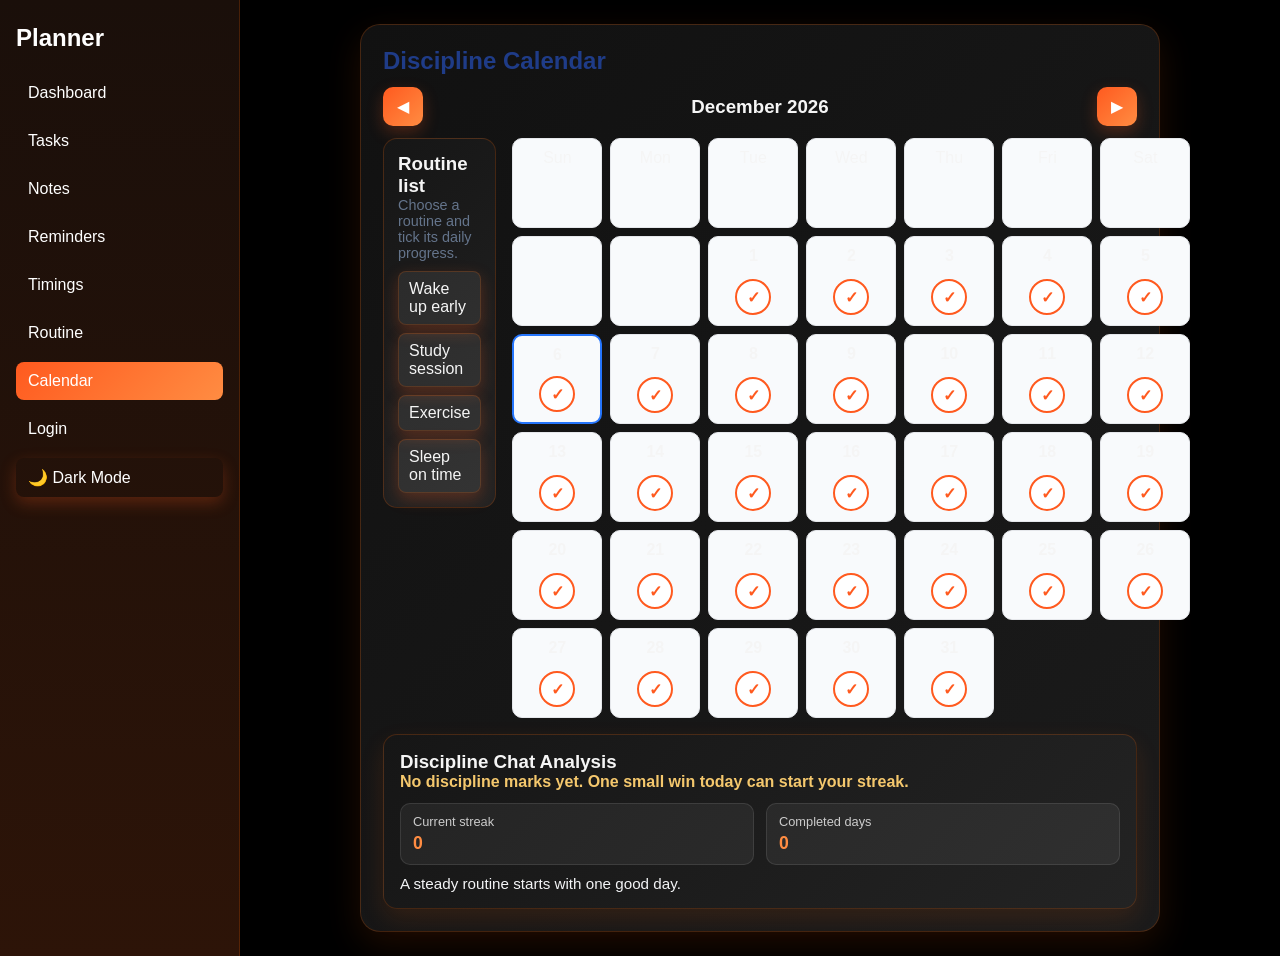
==== calendar.html @ 86462a60 "Initial commit for GitHub Pages" ====
<!DOCTYPE html>
<html lang="en">
<head>
    <meta charset="UTF-8">
    <meta name="viewport" content="width=device-width, initial-scale=1.0">
    <title>Calendar - Smart Planner</title>
    <link rel="stylesheet" href="style.css">
</head>
<body>
    <div class="app-shell">
        <aside class="sidebar">
            <h2>Planner</h2>
            <a href="index.html">Dashboard</a>
            <a href="tasks.html">Tasks</a>
            <a href="notes.html">Notes</a>
            <a href="reminders.html">Reminders</a>
            <a href="timings.html">Timings</a>
            <a href="routine.html">Routine</a>
            <a href="calendar.html" class="active">Calendar</a>
            <a href="login.html">Login</a>
            <button id="theme-toggle">🌙 Dark Mode</button>
        </aside>

        <main class="main-content">
            <section class="card page-card">
                <h2>Discipline Calendar</h2>
                <div class="calendar-toolbar">
                    <button id="prev-month">◀</button>
                    <h3 id="calendar-month">Month</h3>
                    <button id="next-month">▶</button>
                </div>
                <div class="calendar-layout">
                    <aside class="discipline-panel">
                        <h3>Routine list</h3>
                        <p class="panel-help">Choose a routine and tick its daily progress.</p>
                        <ul id="discipline-routines"></ul>
                    </aside>
                    <div class="calendar-section">
                        <div id="calendar" class="calendar-grid"></div>
                    </div>
                </div>

                <div class="analysis-card">
                    <h3>Discipline Chat Analysis</h3>
                    <p id="analysis-summary" class="analysis-summary">Your discipline is being tracked live.</p>
                    <div class="analysis-stats">
                        <div class="analysis-chip">
                            <span>Current streak</span>
                            <strong id="analysis-streak">0</strong>
                        </div>
                        <div class="analysis-chip">
                            <span>Completed days</span>
                            <strong id="analysis-total">0</strong>
                        </div>
                    </div>
                    <div id="analysis-message" class="analysis-message">Start with one small win and build momentum.</div>
                </div>
            </section>
        </main>
    </div>

    <script src="calendar.js"></script>
</body>
</html>
---- style.css ----
* {
    margin: 0;
    padding: 0;
    box-sizing: border-box;
}

body {
    font-family: 'Segoe UI', Arial, sans-serif;
    background: #000000;
    color: #222;
    min-height: 100vh;
}

body.dark {
    background: #000000;
    color: #f8fafc;
}

.container {
    max-width: 1200px;
    margin: 0 auto;
    padding: 24px;
}

.hero {
    text-align: center;
    margin-bottom: 24px;
    color: white;
}

.hero h1 {
    font-size: 2.2rem;
    margin-bottom: 8px;
}

.hero p {
    font-size: 1rem;
    opacity: 0.95;
}

.stats {
    display: grid;
    grid-template-columns: repeat(3, 1fr);
    gap: 16px;
    margin-bottom: 24px;
}

.stat-card {
    background: linear-gradient(135deg, #1f1f1f, #2a2a2a);
    color: #fff;
    padding: 18px;
    border-radius: 16px;
    text-align: center;
    box-shadow: 0 10px 30px rgba(255, 102, 0, 0.15);
    border: 1px solid rgba(255, 102, 0, 0.25);
}

.stat-card strong {
    display: block;
    font-size: 1.4rem;
    color: #2575fc;
}

.grid {
    display: grid;
    grid-template-columns: repeat(2, 1fr);
    gap: 20px;
}

.card {
    background: linear-gradient(135deg, #111111, #1b1b1b);
    color: #f5f5f5;
    border-radius: 20px;
    padding: 22px;
    box-shadow: 0 12px 35px rgba(255, 102, 0, 0.12);
    border: 1px solid rgba(255, 102, 0, 0.2);
}

.card h2 {
    margin-bottom: 12px;
    color: #1f3c88;
}

.dashboard-card {
    display: flex;
    flex-direction: column;
    gap: 10px;
}

.card-link {
    display: inline-block;
    margin-top: 6px;
    color: #2575fc;
    font-weight: bold;
    text-decoration: none;
}

.row,
.small-form {
    display: flex;
    gap: 10px;
    margin-bottom: 12px;
    flex-wrap: wrap;
}

input,
textarea,
button {
    font: inherit;
}

input,
textarea {
    flex: 1;
    min-width: 150px;
    padding: 10px;
    border: 1px solid #ccc;
    border-radius: 8px;
}

textarea {
    min-height: 90px;
    resize: vertical;
}

button {
    padding: 10px 14px;
    border: none;
    border-radius: 10px;
    cursor: pointer;
    background: linear-gradient(135deg, #ff5a1f, #ff8c42);
    color: white;
    transition: 0.2s;
    box-shadow: 0 6px 16px rgba(255, 90, 31, 0.25);
}

button:hover {
    transform: translateY(-1px);
    box-shadow: 0 8px 20px rgba(255, 90, 31, 0.3);
}

ul {
    list-style: none;
}

li {
    display: flex;
    justify-content: space-between;
    align-items: center;
    background: #f7f9fc;
    border-radius: 8px;
    padding: 10px;
    margin-bottom: 8px;
}

.task-item.checked,
.reminder-item.done,
.timing-item.done {
    background: #e7f7ea;
    text-decoration: line-through;
    color: #4b7b4b;
}

.small-btn {
    padding: 6px 10px;
    font-size: 0.9rem;
    margin-left: 6px;
}

.delete-btn {
    background: #e74c3c;
}

.delete-btn:hover {
    background: #c0392b;
}

.routine-table {
    width: 100%;
    border-collapse: collapse;
    overflow: hidden;
    border-radius: 12px;
}

.routine-table th,
.routine-table td {
    padding: 12px 10px;
    border: 1px solid #e5e7eb;
    text-align: left;
}

.routine-table th {
    background: #eef2ff;
    color: #4338ca;
}

.routine-table tr:nth-child(even) {
    background: #f8fafc;
}

.routine-table input[type="checkbox"] {
    width: 18px;
    height: 18px;
    accent-color: #2575fc;
}

.routine-table .done-row {
    background: #ecfdf3;
    color: #166534;
}

.progress-bar {
    width: 100%;
    height: 10px;
    background: #eaeaea;
    border-radius: 999px;
    overflow: hidden;
    margin-top: 10px;
}

#progress-fill {
    height: 100%;
    width: 0%;
    background: linear-gradient(90deg, #6a11cb, #2575fc);
    transition: width 0.3s ease;
}

#notes-status {
    margin-top: 8px;
    color: #4b7b4b;
    font-size: 0.9rem;
}

.nav-links {
    display: flex;
    flex-wrap: wrap;
    gap: 10px;
    margin-bottom: 24px;
}

.nav-links a {
    text-decoration: none;
    color: white;
    background: linear-gradient(135deg, #2a1a10, #4a2110);
    padding: 8px 12px;
    border-radius: 999px;
}

.nav-links a.active {
    background: linear-gradient(135deg, #ff5a1f, #ff8c42);
    color: white;
}

.page-card {
    max-width: 800px;
    margin: 0 auto;
}

.app-shell {
    display: flex;
    min-height: 100vh;
}

.sidebar {
    width: 240px;
    background: linear-gradient(180deg, #1a0f0a, #2d1408);
    color: white;
    padding: 24px 16px;
    display: flex;
    flex-direction: column;
    gap: 10px;
    border-right: 1px solid rgba(255, 102, 0, 0.2);
}

.sidebar h2 {
    margin-bottom: 12px;
}

.sidebar a,
.sidebar button {
    text-decoration: none;
    color: white;
    background: transparent;
    border: none;
    text-align: left;
    padding: 10px 12px;
    border-radius: 8px;
    cursor: pointer;
}

.sidebar a.active,
.sidebar a:hover,
.sidebar button:hover {
    background: linear-gradient(135deg, #ff5a1f, #ff8c42);
    color: white;
}

.main-content {
    flex: 1;
    padding: 24px;
}

.dashboard-grid {
    display: grid;
    grid-template-columns: repeat(2, 1fr);
    gap: 20px;
}

.login-page {
    min-height: 100vh;
    display: flex;
    justify-content: center;
    align-items: center;
    padding: 24px;
}

.login-card {
    background: white;
    padding: 30px;
    border-radius: 16px;
    width: 100%;
    max-width: 400px;
    box-shadow: 0 10px 25px rgba(0,0,0,0.18);
}

.login-card h1 {
    margin-bottom: 8px;
}

.login-card .hint {
    font-size: 0.9rem;
    color: #6b7280;
    margin-top: 10px;
}

.calendar-toolbar {
    display: flex;
    justify-content: space-between;
    align-items: center;
    margin-bottom: 12px;
}

.calendar-layout {
    display: flex;
    gap: 16px;
    align-items: flex-start;
}

.discipline-panel {
    width: 240px;
    padding: 14px;
    border-radius: 14px;
    background: linear-gradient(135deg, #161616, #232323);
    border: 1px solid rgba(255, 102, 0, 0.2);
    color: #f5f5f5;
}

.panel-help {
    font-size: 0.9rem;
    color: #64748b;
    margin-bottom: 10px;
}

#discipline-routines {
    list-style: none;
    display: flex;
    flex-direction: column;
    gap: 8px;
}

.discipline-item {
    width: 100%;
    text-align: left;
    padding: 8px 10px;
    border-radius: 8px;
    border: 1px solid rgba(255, 102, 0, 0.2);
    background: rgba(255, 255, 255, 0.08);
    color: #f5f5f5;
}

.discipline-item.active {
    background: #2575fc;
    color: white;
    border-color: #2575fc;
}

.calendar-section {
    flex: 1;
}

.analysis-card {
    margin-top: 16px;
    padding: 16px;
    border-radius: 14px;
    background: linear-gradient(135deg, #161616, #232323);
    border: 1px solid rgba(255, 102, 0, 0.2);
    box-shadow: 0 10px 24px rgba(255, 102, 0, 0.12);
}

.analysis-summary {
    margin-bottom: 12px;
    color: #f5c86d;
    font-weight: 600;
}

.analysis-stats {
    display: flex;
    gap: 12px;
    flex-wrap: wrap;
    margin-bottom: 10px;
}

.analysis-chip {
    flex: 1;
    min-width: 140px;
    padding: 10px 12px;
    border-radius: 10px;
    background: rgba(255, 255, 255, 0.06);
    border: 1px solid rgba(255, 255, 255, 0.1);
}

.analysis-chip span {
    display: block;
    font-size: 0.8rem;
    opacity: 0.8;
    margin-bottom: 4px;
}

.analysis-chip strong {
    font-size: 1.1rem;
    color: #ff8c42;
}

.analysis-message {
    color: #f3f4f6;
    font-size: 0.95rem;
}

.calendar-grid {
    display: grid;
    grid-template-columns: repeat(7, minmax(90px, 1fr));
    gap: 8px;
}

.day-name,
.calendar-cell {
    text-align: center;
    padding: 10px;
    border-radius: 10px;
    background: #f8fafc;
    min-height: 90px;
    display: flex;
    flex-direction: column;
    justify-content: space-between;
    border: 1px solid #e5e7eb;
}

.calendar-cell.today {
    border: 2px solid #2575fc;
}

.calendar-cell .day-number {
    font-weight: bold;
}

.day-toggle {
    border-radius: 999px;
    width: 36px;
    height: 36px;
    padding: 0;
    margin: 0 auto;
    font-size: 1rem;
    font-weight: 700;
    box-shadow: none;
    background: #ffffff;
    color: #ff5a1f;
    border: 2px solid #ff5a1f;
    display: inline-flex;
    align-items: center;
    justify-content: center;
}

.calendar-cell.done-day {
    background: linear-gradient(135deg, #ff5a1f, #ff8c42);
    color: white;
}

.calendar-cell.done-day .day-toggle {
    background: white;
    color: #ff5a1f;
}

body.dark .discipline-panel,
body.dark .day-name,
body.dark .calendar-cell {
    background: #374151;
    color: #f3f4f6;
    border-color: #475569;
}

body.dark .discipline-item {
    background: #1f2937;
    color: #f3f4f6;
    border-color: #475569;
}

body.dark .card,
body.dark .login-card,
body.dark .stat-card {
    background: #1f2937;
    color: #f3f4f6;
}

body.dark .day-name,
body.dark .calendar-cell {
    background: #374151;
    color: #f3f4f6;
}

body.dark .routine-table th {
    background: #334155;
    color: #e2e8f0;
}

body.dark .routine-table tr:nth-child(even) {
    background: #111827;
}

@media (max-width: 900px) {
    .grid,
    .dashboard-grid {
        grid-template-columns: 1fr;
    }

    .app-shell {
        flex-direction: column;
    }

    .sidebar {
        width: 100%;
        flex-direction: row;
        flex-wrap: wrap;
    }
}
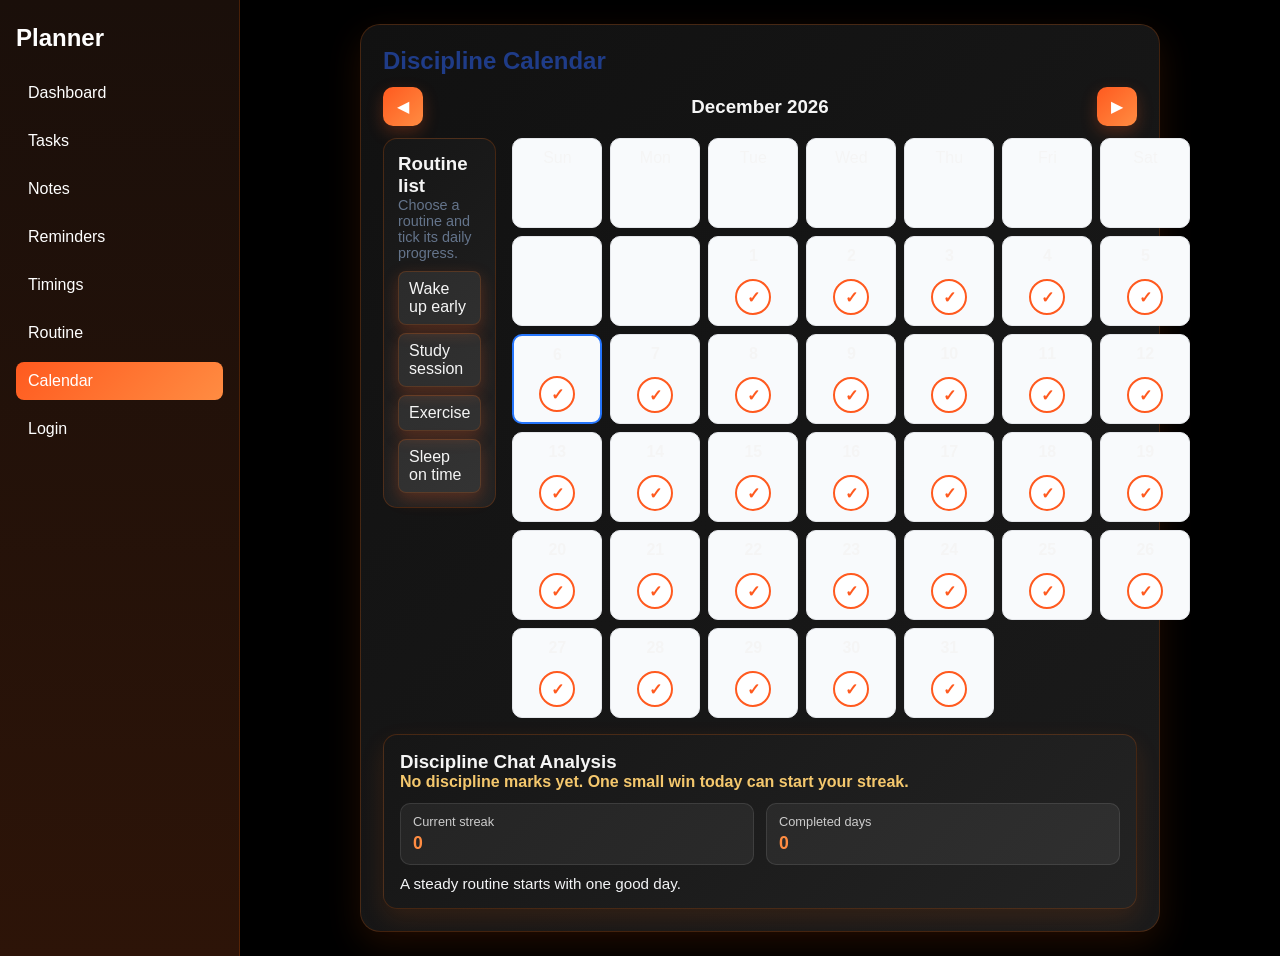
==== commit 0982984a: "Remove dark mode toggle" ====
--- a/calendar.html
+++ b/calendar.html
@@ -4,7 +4,7 @@
     <meta charset="UTF-8">
     <meta name="viewport" content="width=device-width, initial-scale=1.0">
     <title>Calendar - Smart Planner</title>
-    <link rel="stylesheet" href="style.css">
+    <link rel="stylesheet" href="style.css?v=20260711">
 </head>
 <body>
     <div class="app-shell">
@@ -18,7 +18,6 @@
             <a href="routine.html">Routine</a>
             <a href="calendar.html" class="active">Calendar</a>
             <a href="login.html">Login</a>
-            <button id="theme-toggle">🌙 Dark Mode</button>
         </aside>
 
         <main class="main-content">
@@ -59,6 +58,6 @@
         </main>
     </div>
 
-    <script src="calendar.js"></script>
+    <script src="calendar.js?v=20260711"></script>
 </body>
 </html>
--- a/style.css
+++ b/style.css
@@ -147,18 +147,22 @@
     display: flex;
     justify-content: space-between;
     align-items: center;
-    background: #f7f9fc;
+    background: #ffffff;
+    color: #111827;
     border-radius: 8px;
     padding: 10px;
     margin-bottom: 8px;
+    border: 1px solid #d1d5db;
+    box-shadow: 0 2px 6px rgba(0, 0, 0, 0.08);
 }
 
 .task-item.checked,
 .reminder-item.done,
 .timing-item.done {
-    background: #e7f7ea;
+    background: #1f3b2d;
     text-decoration: line-through;
-    color: #4b7b4b;
+    color: #fef3c7;
+    border-color: #2f855a;
 }
 
 .small-btn {
@@ -517,6 +521,20 @@
     color: #f3f4f6;
 }
 
+body.dark li {
+    background: #1f2937;
+    color: #f9fafb;
+    border-color: #4b5563;
+}
+
+body.dark .task-item.checked,
+body.dark .reminder-item.done,
+body.dark .timing-item.done {
+    background: #1f3b2d;
+    color: #fef3c7;
+    border-color: #2f855a;
+}
+
 body.dark .routine-table th {
     background: #334155;
     color: #e2e8f0;
